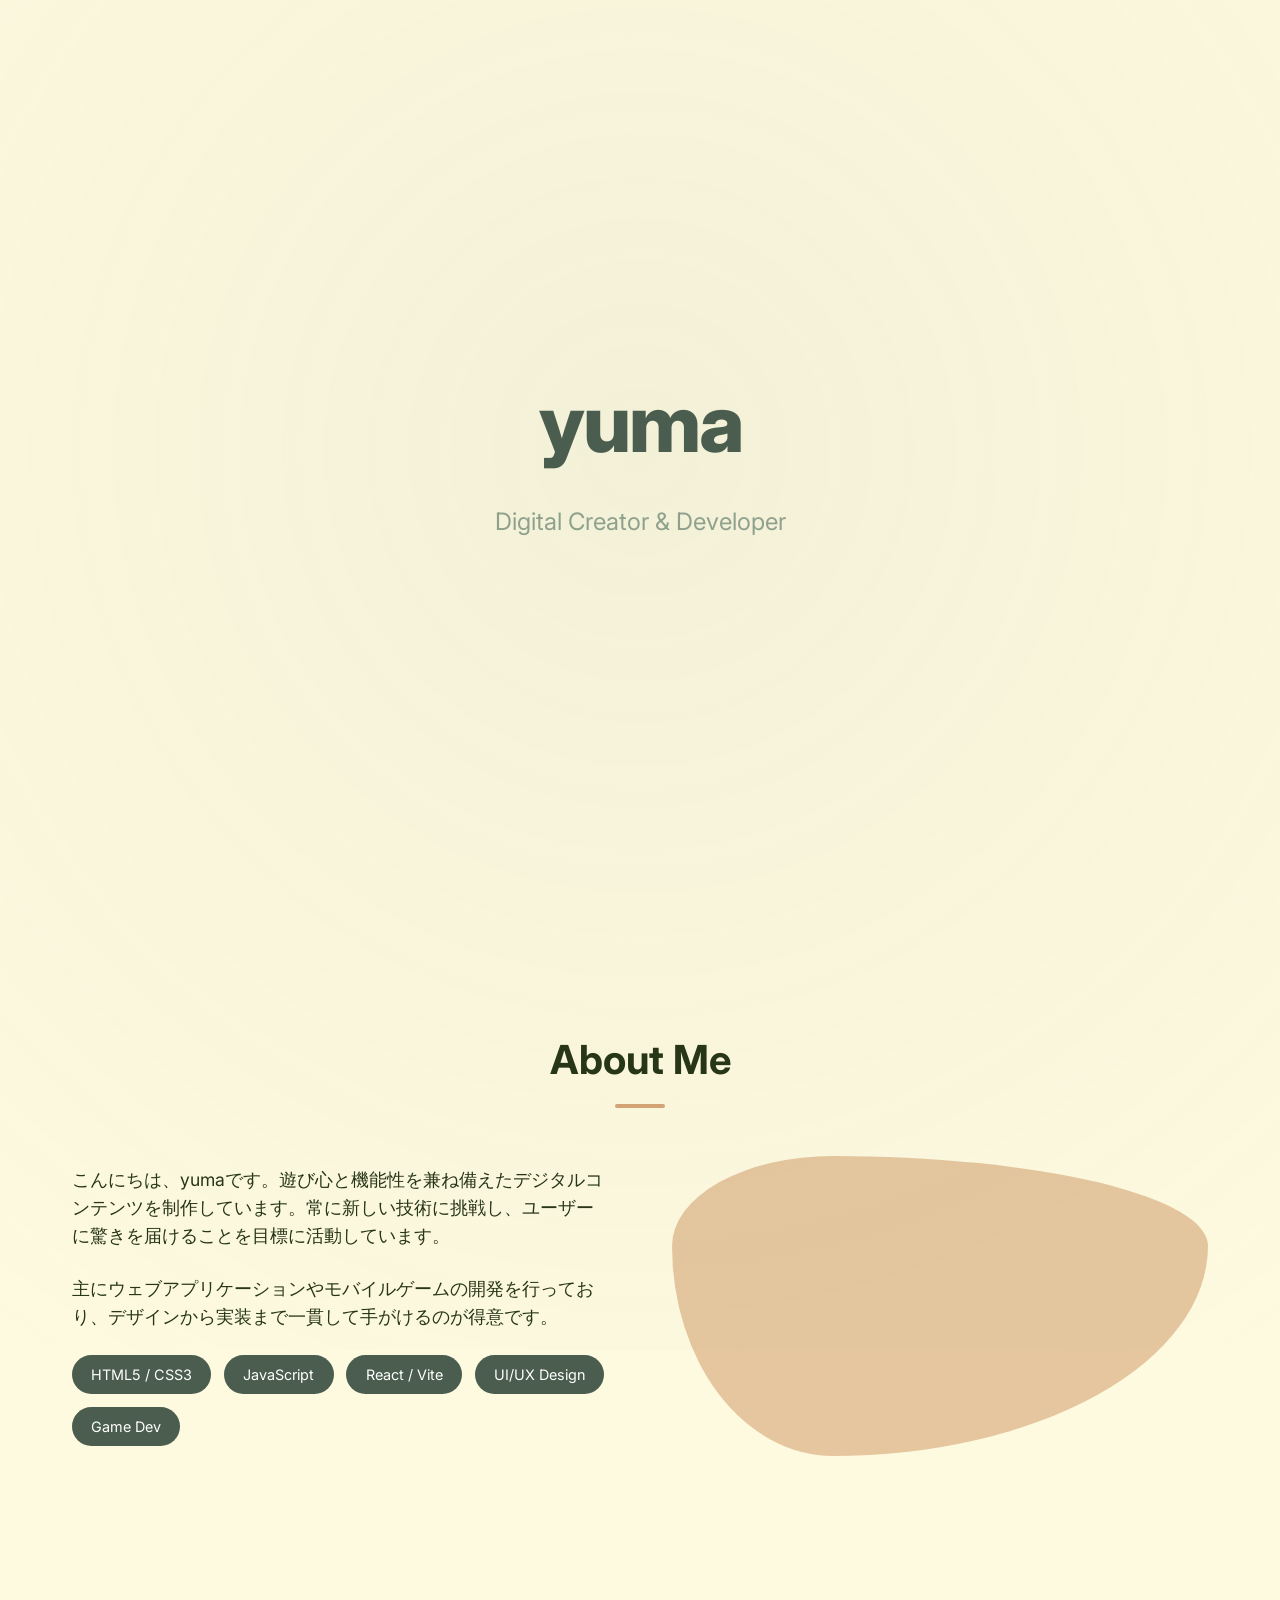
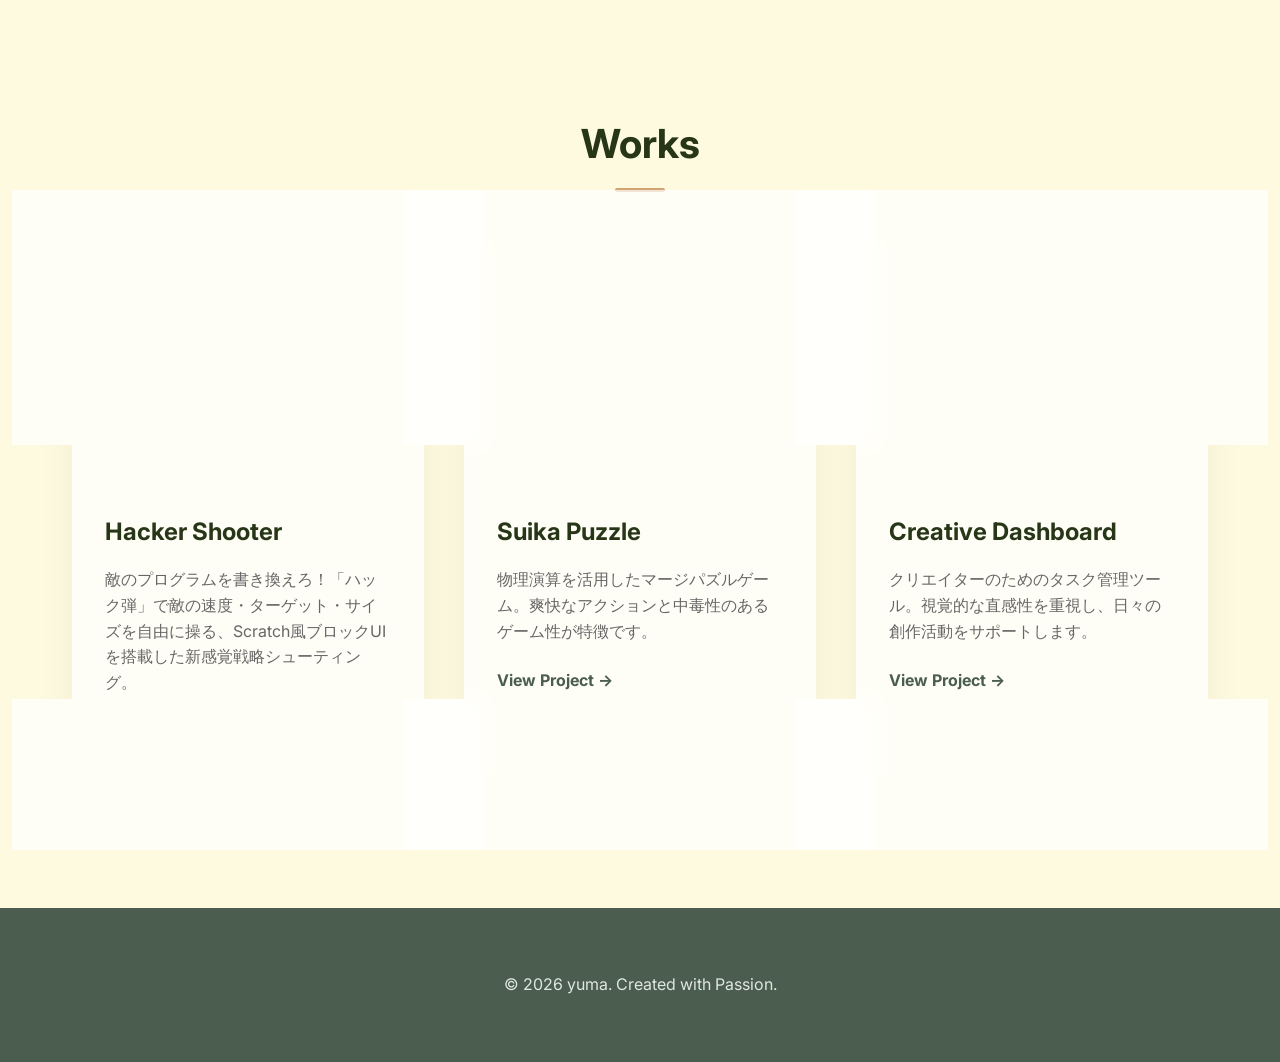
==== index.html @ f6c32b03 "Initial commit: シューティングゲームの初期実装とプロジェクト構成の追加" ====
<!DOCTYPE html>
<html lang="ja">

<head>
    <meta charset="UTF-8">
    <meta name="viewport" content="width=device-width, initial-scale=1.0">
    <title>yuma Portfolio</title>
    <link rel="stylesheet" href="style.css">
    <!-- Google Fonts -->
    <link rel="preconnect" href="https://fonts.googleapis.com">
    <link rel="preconnect" href="https://fonts.gstatic.com" crossorigin>
    <link
        href="https://fonts.googleapis.com/css2?family=Inter:wght@400;700;800&family=Noto+Sans+JP:wght@400;700&display=swap"
        rel="stylesheet">
</head>

<body>
    <header>
        <div class="hero-content">
            <h1>yuma</h1>
            <p>Digital Creator & Developer</p>
        </div>
    </header>

    <section id="about">
        <h2>About Me</h2>
        <div class="about-grid">
            <div class="about-text">
                <p>こんにちは、yumaです。遊び心と機能性を兼ね備えたデジタルコンテンツを制作しています。常に新しい技術に挑戦し、ユーザーに驚きを届けることを目標に活動しています。</p>
                <p>主にウェブアプリケーションやモバイルゲームの開発を行っており、デザインから実装まで一貫して手がけるのが得意です。</p>
                <div class="skills">
                    <span class="skill-tag">HTML5 / CSS3</span>
                    <span class="skill-tag">JavaScript</span>
                    <span class="skill-tag">React / Vite</span>
                    <span class="skill-tag">UI/UX Design</span>
                    <span class="skill-tag">Game Dev</span>
                </div>
            </div>
            <!-- イメージ用の領域（CSSで装飾） -->
            <div class="about-visual"
                style="background: var(--accent-color); border-radius: 30% 70% 70% 30% / 30% 30% 70% 70%; height: 300px; opacity: 0.6;">
            </div>
        </div>
    </section>

    <section id="works">
        <h2>Works</h2>
        <div class="work-grid">
            <!-- 作品1: Hacker Shooter -->
            <article class="work-card">
                <div class="work-thumb" style="background: linear-gradient(135deg, #001a00, #00ff41);">Hacker Shooter
                </div>
                <div class="work-info">
                    <h3>Hacker Shooter</h3>
                    <p>敵のプログラムを書き換えろ！「ハック弾」で敵の速度・ターゲット・サイズを自由に操る、Scratch風ブロックUIを搭載した新感覚戦略シューティング。</p>
                    <a href="shooting-game/game.html" class="work-link">Play Game →</a>
                </div>
            </article>

            <!-- 作品2 -->
            <article class="work-card">
                <div class="work-thumb" style="background: linear-gradient(135deg, #aed9e0, #5da2d5);">Project 02</div>
                <div class="work-info">
                    <h3>Suika Puzzle</h3>
                    <p>物理演算を活用したマージパズルゲーム。爽快なアクションと中毒性のあるゲーム性が特徴です。</p>
                    <a href="#" class="work-link">View Project →</a>
                </div>
            </article>

            <!-- 作品3 -->
            <article class="work-card">
                <div class="work-thumb" style="background: linear-gradient(135deg, #f7d6e0, #f2b5d4);">Project 03</div>
                <div class="work-info">
                    <h3>Creative Dashboard</h3>
                    <p>クリエイターのためのタスク管理ツール。視覚的な直感性を重視し、日々の創作活動をサポートします。</p>
                    <a href="#" class="work-link">View Project →</a>
                </div>
            </article>
        </div>
    </section>

    <footer>
        <p>&copy; 2026 yuma. Created with Passion.</p>
    </footer>

    <script src="main.js"></script>
</body>

</html>
---- style.css ----
:root {
    --primary-color: #4a5d4e; /* 深緑（ナチュラル） */
    --secondary-color: #8fa18d; /* 薄緑 */
    --accent-color: #d4a373; /* 木の色（アクセント） */
    --bg-color: #fefae0; /* 柔らかな背景色 */
    --text-color: #283618; /* 濃い文字色 */
    --card-bg: rgba(255, 255, 255, 0.7);
    --font-main: 'Inter', -apple-system, BlinkMacSystemFont, 'Segoe UI', Roboto, sans-serif;
}

* {
    margin: 0;
    padding: 0;
    box-sizing: border-box;
}

body {
    background-color: var(--bg-color);
    color: var(--text-color);
    font-family: var(--font-main);
    line-height: 1.6;
    overflow-x: hidden;
}

/* プレミアムな背景装飾 */
body::before {
    content: '';
    position: fixed;
    top: -50%;
    left: -50%;
    width: 200%;
    height: 200%;
    background: radial-gradient(circle, rgba(143, 161, 141, 0.1) 0%, transparent 70%);
    z-index: -1;
    animation: drift 20s linear infinite;
}

@keyframes drift {
    from { transform: rotate(0deg); }
    to { transform: rotate(360deg); }
}

header {
    height: 100vh;
    display: flex;
    flex-direction: column;
    justify-content: center;
    align-items: center;
    text-align: center;
    padding: 2rem;
}

.hero-content h1 {
    font-size: 5rem;
    font-weight: 800;
    letter-spacing: -2px;
    margin-bottom: 1rem;
    color: var(--primary-color);
    opacity: 0;
    transform: translateY(30px);
    animation: fadeUp 1s cubic-bezier(0.23, 1, 0.32, 1) forwards;
}

.hero-content p {
    font-size: 1.5rem;
    color: var(--secondary-color);
    max-width: 600px;
    opacity: 0;
    transform: translateY(30px);
    animation: fadeUp 1s cubic-bezier(0.23, 1, 0.32, 1) 0.2s forwards;
}

@keyframes fadeUp {
    to {
        opacity: 1;
        transform: translateY(0);
    }
}

section {
    padding: 8rem 2rem;
    max-width: 1200px;
    margin: 0 auto;
}

h2 {
    font-size: 2.5rem;
    margin-bottom: 3rem;
    text-align: center;
    position: relative;
    padding-bottom: 1rem;
}

h2::after {
    content: '';
    position: absolute;
    bottom: 0;
    left: 50%;
    transform: translateX(-50%);
    width: 50px;
    height: 4px;
    background: var(--accent-color);
    border-radius: 2px;
}

/* 自己紹介セクション */
.about-grid {
    display: grid;
    grid-template-columns: 1fr 1fr;
    gap: 4rem;
    align-items: center;
}

.about-text p {
    margin-bottom: 1.5rem;
    font-size: 1.1rem;
}

.skills {
    display: flex;
    flex-wrap: wrap;
    gap: 0.8rem;
}

.skill-tag {
    background: var(--primary-color);
    color: white;
    padding: 0.5rem 1.2rem;
    border-radius: 50px;
    font-size: 0.9rem;
    transition: transform 0.3s ease;
}

.skill-tag:hover {
    transform: translateY(-5px);
}

/* 作品集セクション */
.work-grid {
    display: grid;
    grid-template-columns: repeat(auto-fill, minmax(350px, 1fr));
    gap: 2.5rem;
}

.work-card {
    background: var(--card-bg);
    backdrop-filter: blur(10px);
    border: 1px solid rgba(255, 255, 255, 0.3);
    border-radius: 24px;
    overflow: hidden;
    transition: all 0.4s cubic-bezier(0.23, 1, 0.32, 1);
    box-shadow: 0 10px 40px rgba(0,0,0,0.05);
}

.work-card:hover {
    transform: translateY(-10px) scale(1.02);
    box-shadow: 0 20px 60px rgba(0,0,0,0.1);
}

.work-thumb {
    width: 100%;
    height: 240px;
    background: linear-gradient(135deg, var(--secondary-color), var(--accent-color));
    position: relative;
    display: flex;
    justify-content: center;
    align-items: center;
    color: white;
    font-weight: 700;
    font-size: 1.5rem;
    text-shadow: 0 2px 10px rgba(0,0,0,0.1);
}

.work-info {
    padding: 2rem;
}

.work-info h3 {
    margin-bottom: 1rem;
    font-size: 1.5rem;
}

.work-info p {
    color: #666;
    margin-bottom: 1.5rem;
}

.work-link {
    display: inline-block;
    color: var(--primary-color);
    text-decoration: none;
    font-weight: 700;
    border-bottom: 2px solid transparent;
    transition: all 0.3s ease;
}

.work-link:hover {
    border-bottom-color: var(--primary-color);
    padding-right: 5px;
}

footer {
    padding: 4rem 2rem;
    text-align: center;
    background: var(--primary-color);
    color: #e0e7e1;
}

@media (max-width: 768px) {
    .about-grid {
        grid-template-columns: 1fr;
    }
    .hero-content h1 {
        font-size: 3.5rem;
    }
}
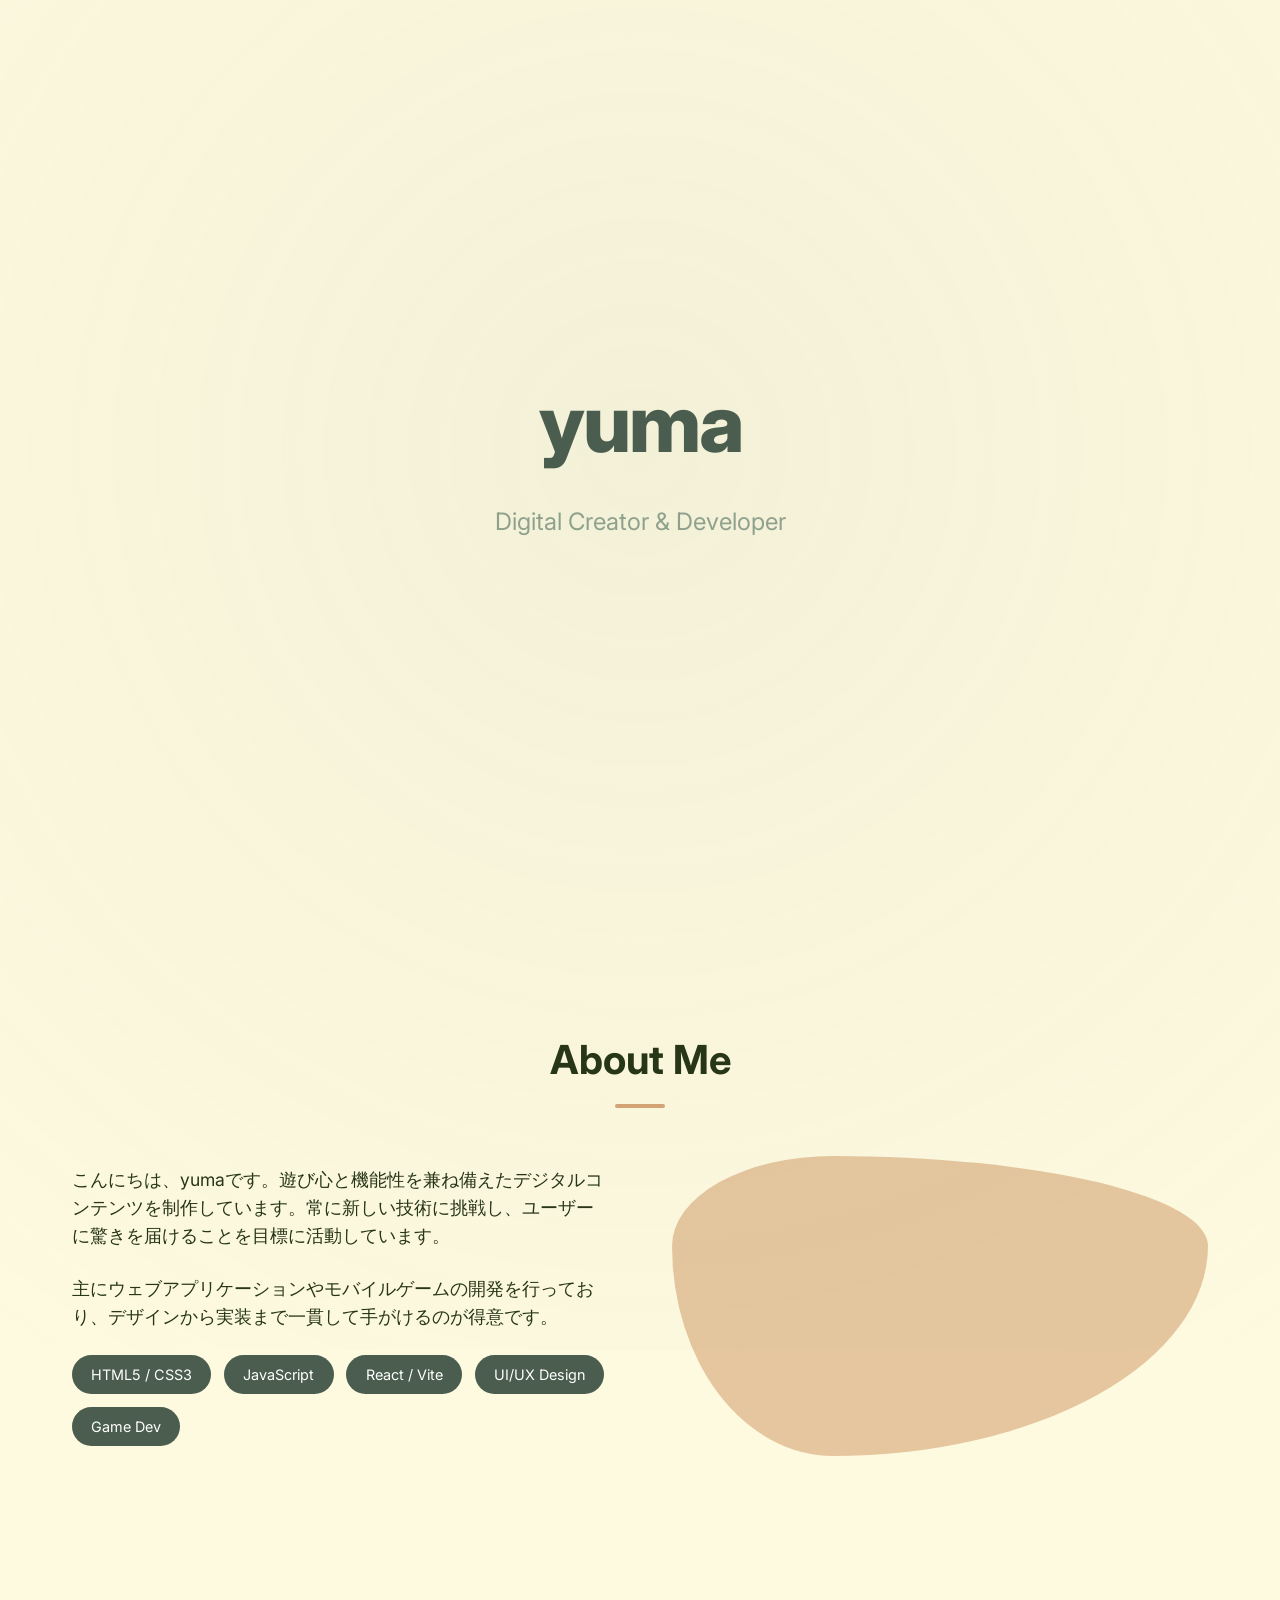
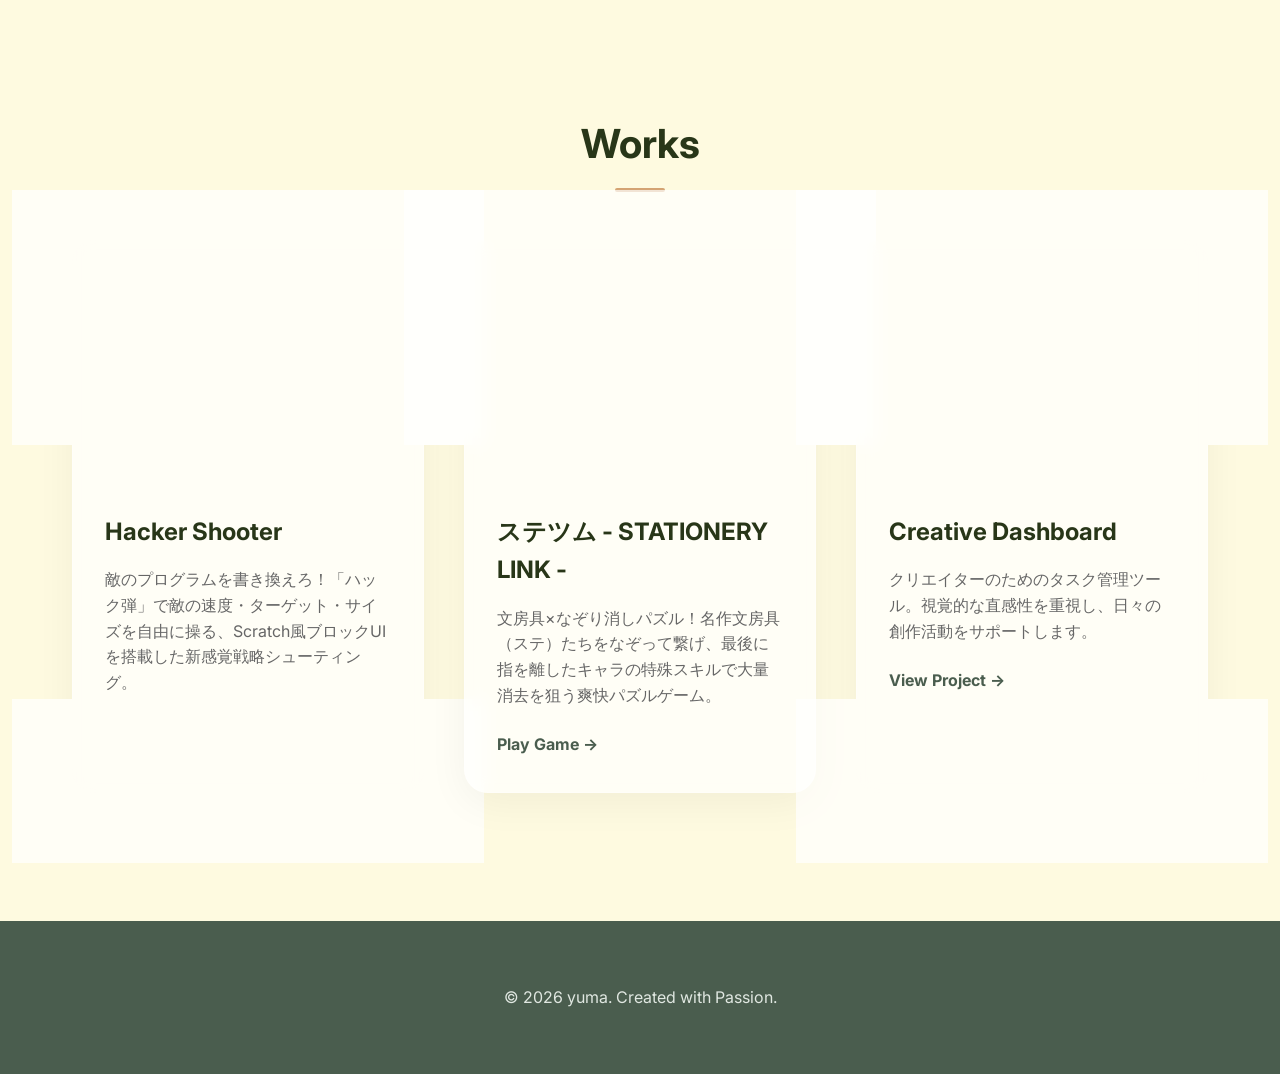
==== commit c4a56b7b: "feat: implement stationery link SPA game with gacha and 10 specific physics skills" ====
--- a/index.html
+++ b/index.html
@@ -57,13 +57,13 @@
                 </div>
             </article>
 
-            <!-- 作品2 -->
+            <!-- 作品2: ステツム -->
             <article class="work-card">
-                <div class="work-thumb" style="background: linear-gradient(135deg, #aed9e0, #5da2d5);">Project 02</div>
+                <div class="work-thumb" style="background: linear-gradient(135deg, #aed9e0, #5da2d5);">STATIONERY LINK</div>
                 <div class="work-info">
-                    <h3>Suika Puzzle</h3>
-                    <p>物理演算を活用したマージパズルゲーム。爽快なアクションと中毒性のあるゲーム性が特徴です。</p>
-                    <a href="#" class="work-link">View Project →</a>
+                    <h3>ステツム - STATIONERY LINK -</h3>
+                    <p>文房具×なぞり消しパズル！名作文房具（ステ）たちをなぞって繋げ、最後に指を離したキャラの特殊スキルで大量消去を狙う爽快パズルゲーム。</p>
+                    <a href="stationery-link/index.html" class="work-link">Play Game →</a>
                 </div>
             </article>
 
